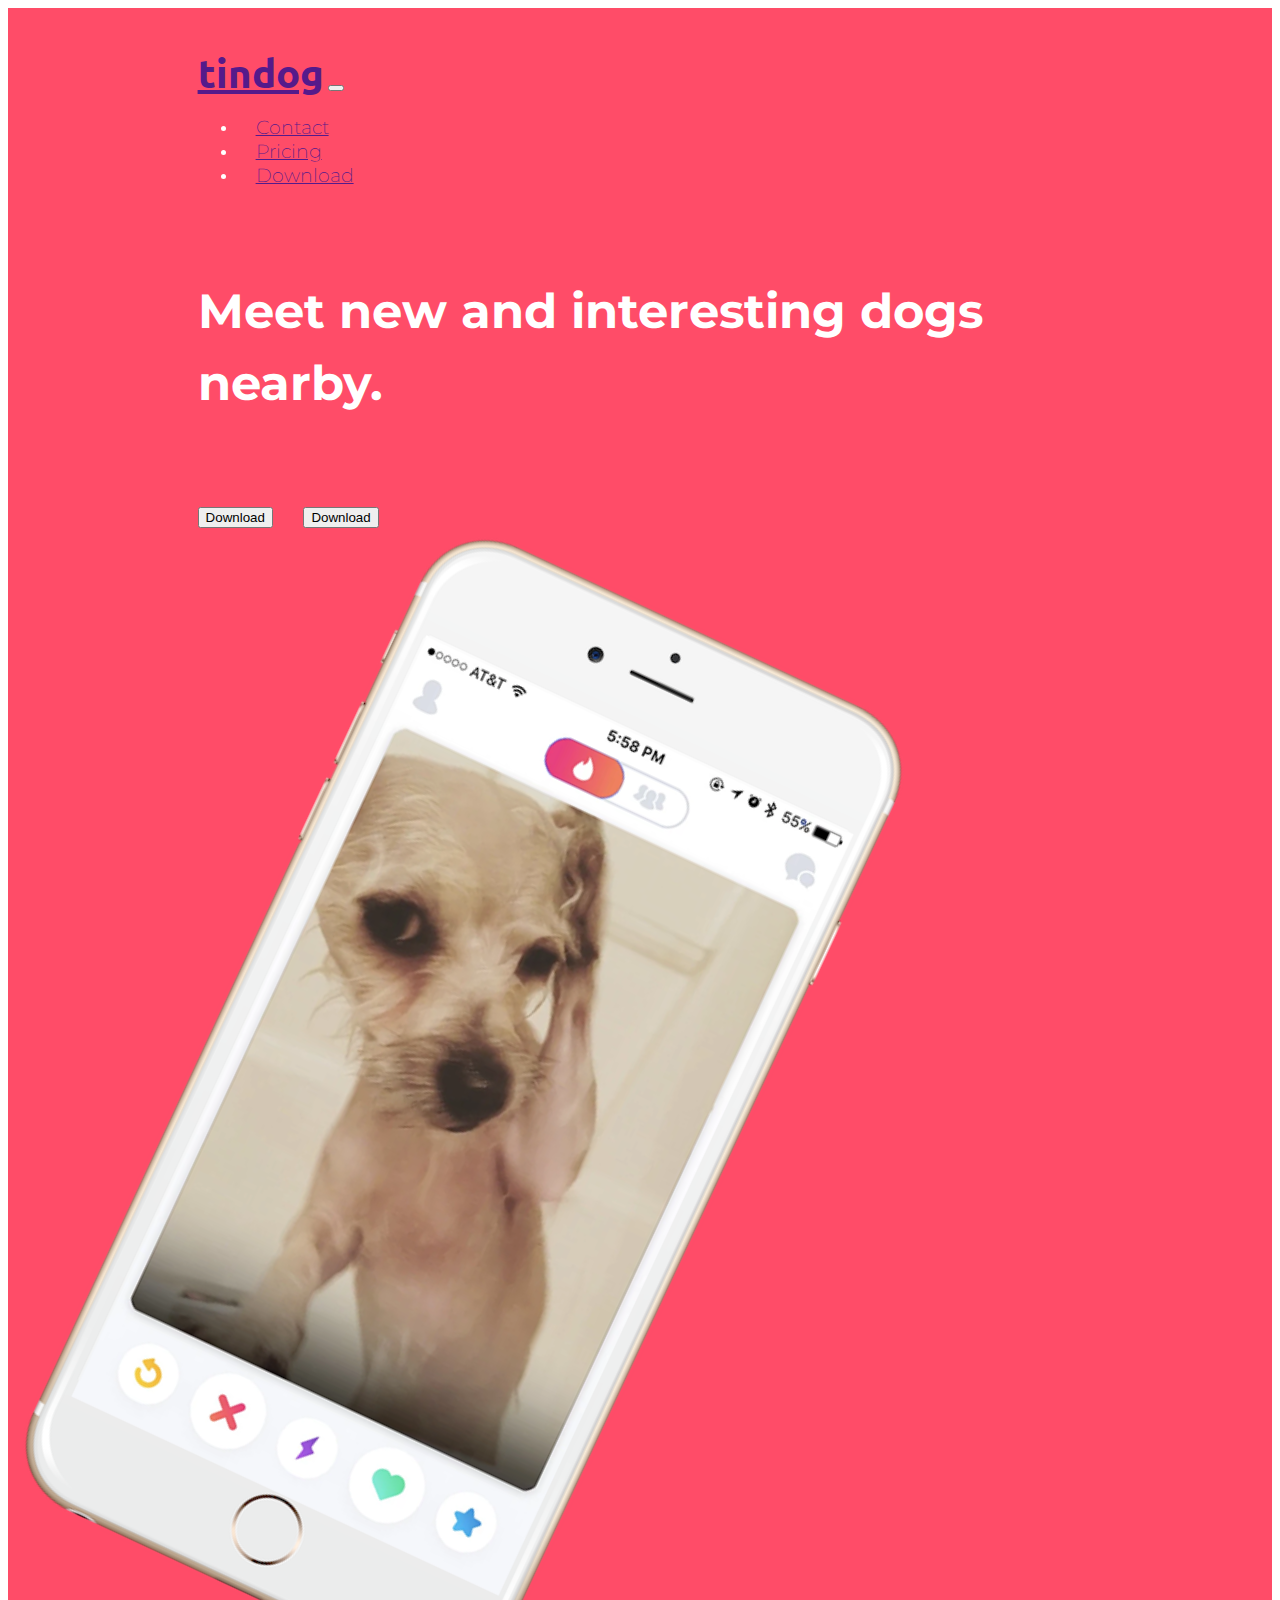
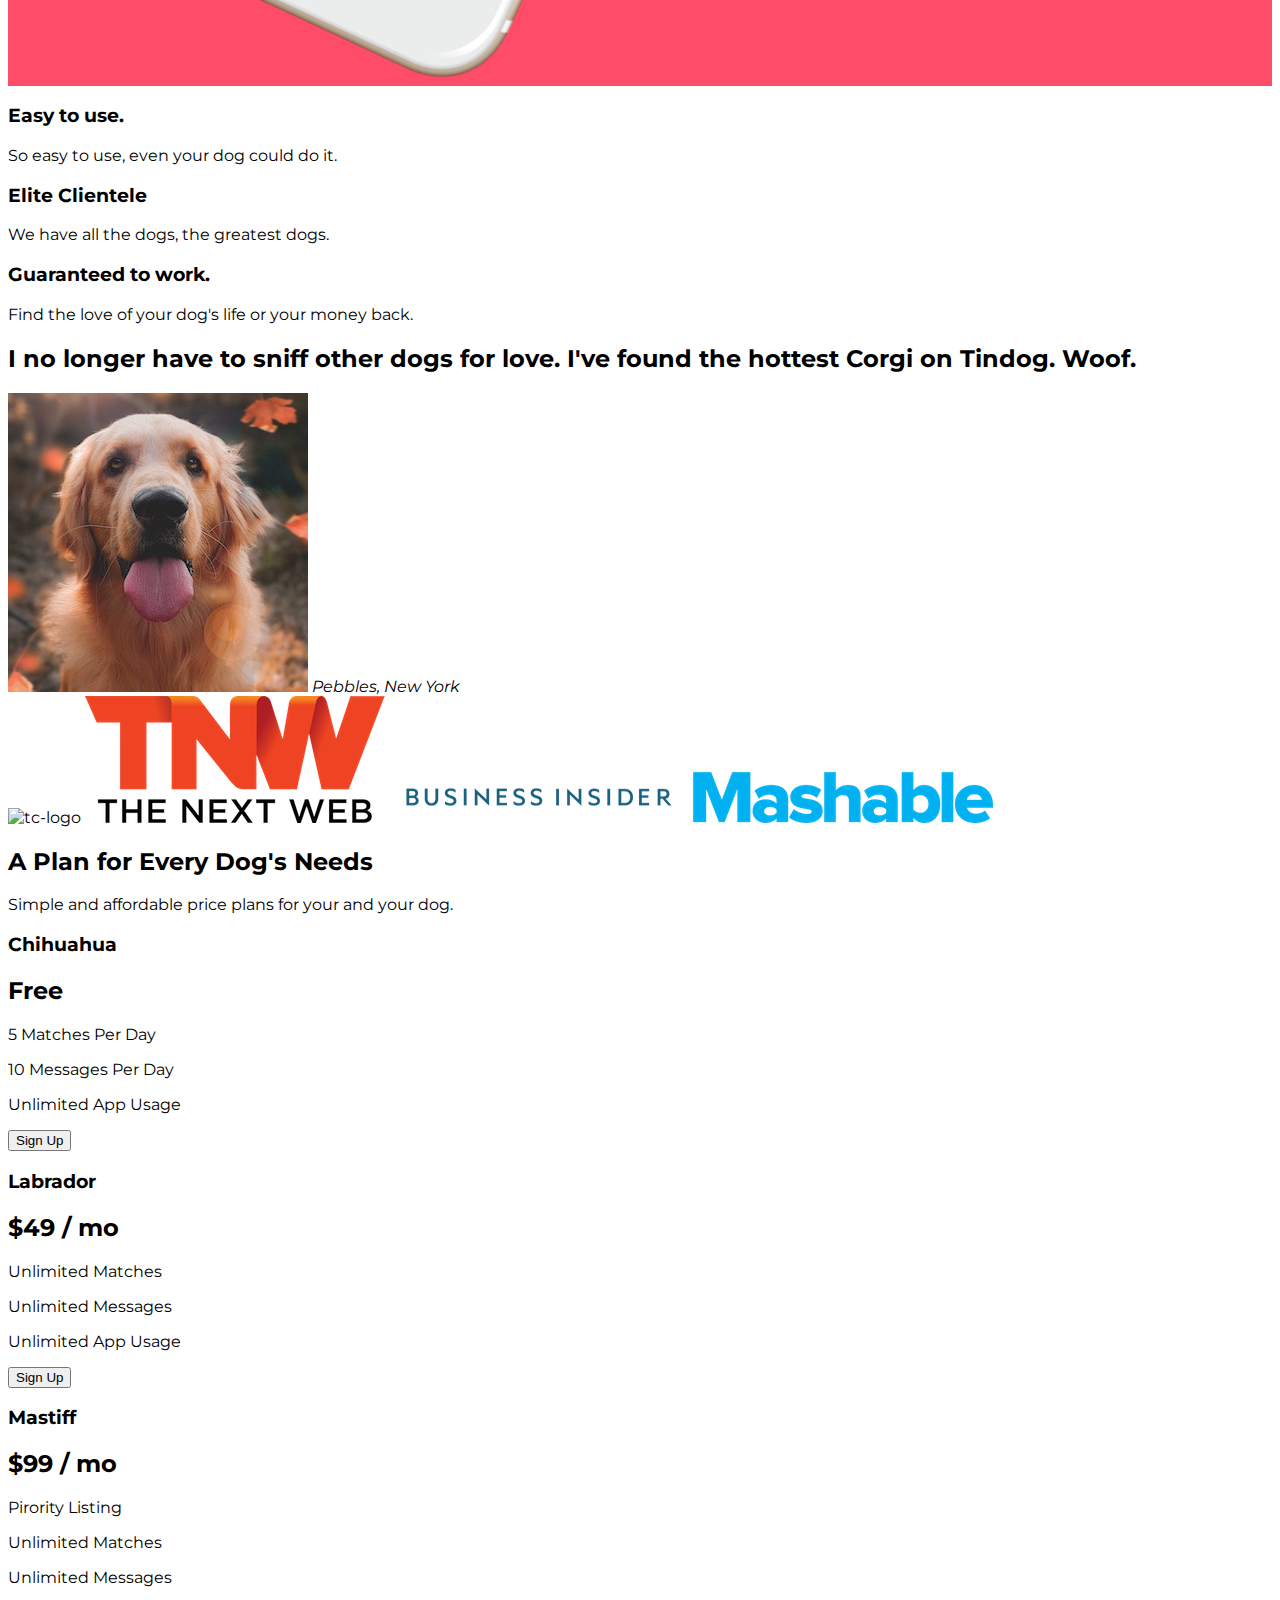
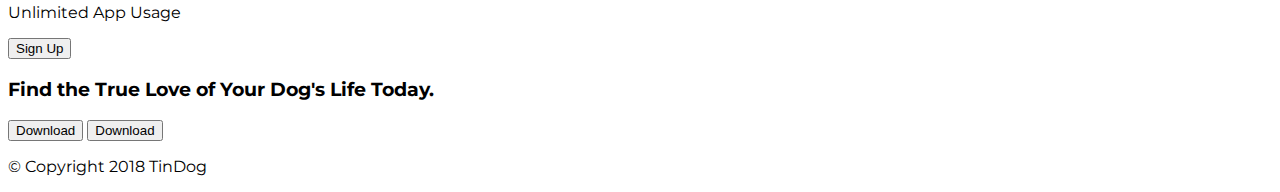
==== index.html @ fa44efea "Add files via upload" ====
<!DOCTYPE html>
<html>

<head>
  <meta charset="utf-8">
  <title>TinCat</title>
  <!-- CSS Styles -->
  <link href="https://cdn.jsdelivr.net/npm/bootstrap@5.0.2/dist/css/bootstrap.min.css" rel="stylesheet" integrity="sha384-EVSTQN3/azprG1Anm3QDgpJLIm9Nao0Yz1ztcQTwFspd3yD65VohhpuuCOmLASjC" crossorigin="anonymous">
  <link rel="stylesheet" href="css/styles.css">
  <!-- Font Awesome -->
  <script src="https://kit.fontawesome.com/3481767fba.js" crossorigin="anonymous"></script>
  <link rel="preconnect" href="https://fonts.googleapis.com">
  <link rel="preconnect" href="https://fonts.gstatic.com" crossorigin>
  <link href="https://fonts.googleapis.com/css2?family=Montserrat:wght@400;900&family=Ubuntu&display=swap" rel="stylesheet">
  <!-- Bootstrap Scripts -->
  <script src="https://cdn.jsdelivr.net/npm/@popperjs/core@2.10.2/dist/umd/popper.min.js" integrity="sha384-7+zCNj/IqJ95wo16oMtfsKbZ9ccEh31eOz1HGyDuCQ6wgnyJNSYdrPa03rtR1zdB" crossorigin="anonymous"></script>
  <script src="https://cdn.jsdelivr.net/npm/bootstrap@5.1.3/dist/js/bootstrap.min.js" integrity="sha384-QJHtvGhmr9XOIpI6YVutG+2QOK9T+ZnN4kzFN1RtK3zEFEIsxhlmWl5/YESvpZ13" crossorigin="anonymous"></script>


</head>

<body>

  <section id="title">
    <div class="container-fluid">
      <nav class="navbar navbar-expand-lg navbar-dark">
        <a class="navbar-brand" href="">tindog</a>
        <button class="navbar-toggler" type="button" data-bs-toggle="collapse" data-bs-target="#navbarTogglerDemo01" aria-controls="navbarTogglerDemo01" aria-label="Toggle navigation">
          <span class="navbar-toggler-icon"></span>
        </button>
        <div class="collapse navbar-collapse" id="navbarTogglerDemo01">

          <ul class="navbar-nav ms-auto">
            <li class="nav-item">
              <a class="nav-link" href="">Contact</a>
            </li>
            <li class="nav-item">
              <a class="nav-link" href="">Pricing</a>
            </li>
            <li class="nav-item">
              <a class="nav-link" href="">Download</a>
            </li>
          </ul>
        </div>
      </nav>

      <!-- Title -->
      <div class="row">


        <div class="col-lg-6">
          <h1 class="">Meet new and interesting dogs nearby.</h1>
          <button class="btn btn-dark btn-lg download-button" type="button"><i class="fab fa-apple"></i> Download</button>
          <button class="btn btn-outline-light btn-lg download-button" type="button"><i class="fab fa-google-play"></i> Download</button>
        </div>
        <div class="col-lg-6">
          <img class="iphone" src="images/iphone6.png" alt="iphone-mockup">
        </div>
      </div>
    </div>

  </section>


  <!-- Features -->

  <section id="features">

    <h3>Easy to use.</h3>
    <p>So easy to use, even your dog could do it.</p>

    <h3>Elite Clientele</h3>
    <p>We have all the dogs, the greatest dogs.</p>

    <h3>Guaranteed to work.</h3>
    <p>Find the love of your dog's life or your money back.</p>

  </section>


  <!-- Testimonials -->

  <section id="testimonials">

    <h2>I no longer have to sniff other dogs for love. I've found the hottest Corgi on Tindog. Woof.</h2>
    <img src="images/dog-img.jpg" alt="dog-profile">
    <em>Pebbles, New York</em>

    <!-- <h2 class="testimonial-text">My dog used to be so lonely, but with TinDog's help, they've found the love of their life. I think.</h2>
    <img class="testimonial-image" src="images/lady-img.jpg" alt="lady-profile">
    <em>Beverly, Illinois</em> -->

  </section>


  <!-- Press -->

  <section id="press">
    <img src="images/techcrunch.png" alt="tc-logo">
    <img src="images/tnw.png" alt="tnw-logo">
    <img src="images/bizinsider.png" alt="biz-insider-logo">
    <img src="images/mashable.png" alt="mashable-logo">

  </section>


  <!-- Pricing -->

  <section id="pricing">

    <h2>A Plan for Every Dog's Needs</h2>
    <p>Simple and affordable price plans for your and your dog.</p>


    <h3>Chihuahua</h3>
    <h2>Free</h2>
    <p>5 Matches Per Day</p>
    <p>10 Messages Per Day</p>
    <p>Unlimited App Usage</p>
    <button type="button">Sign Up</button>


    <h3>Labrador</h3>
    <h2>$49 / mo</h2>
    <p>Unlimited Matches</p>
    <p>Unlimited Messages</p>
    <p>Unlimited App Usage</p>
    <button type="button">Sign Up</button>


    <h3>Mastiff</h3>
    <h2>$99 / mo</h2>
    <p>Pirority Listing</p>
    <p>Unlimited Matches</p>
    <p>Unlimited Messages</p>
    <p>Unlimited App Usage</p>
    <button type="button">Sign Up</button>

  </section>


  <!-- Call to Action -->

  <section id="cta">

    <h3>Find the True Love of Your Dog's Life Today.</h3>
    <button type="button">Download</button>
    <button type="button">Download</button>

  </section>


  <!-- Footer -->

  <footer id="footer">

    <p>© Copyright 2018 TinDog</p>

  </footer>


</body>

</html>
---- css/styles.css ----
body{
  font-family: "Montserrat";
}
h1 {
  font-family: 'Montserrat';
  font-size: 3rem;
  line-height: 1.5;
  font-weight: bold;
  margin: 0 5% 5% 0;
}

#title {
  background-color: #ff4c68;
  color: white;
}

.container-fluid {
  padding: 3% 15%;
}

/* Navbar */

.navbar-brand {
  font-family: "Ubuntu";
  font-size: 2.5rem;
  font-weight: bold;

}

.nav-item {
  padding:0 18px;
}
.navbar{
  padding: 0 0 4.5rem;
}
.nav-link{
  font-family: "Montserrat";
  font-size: 1.2rem;
  font-weight: 200;
}

.download-button {
  margin: 5% 3% 5% 0;
}

.iphone {
  transform: rotate(25deg);
  width: 60%;

}
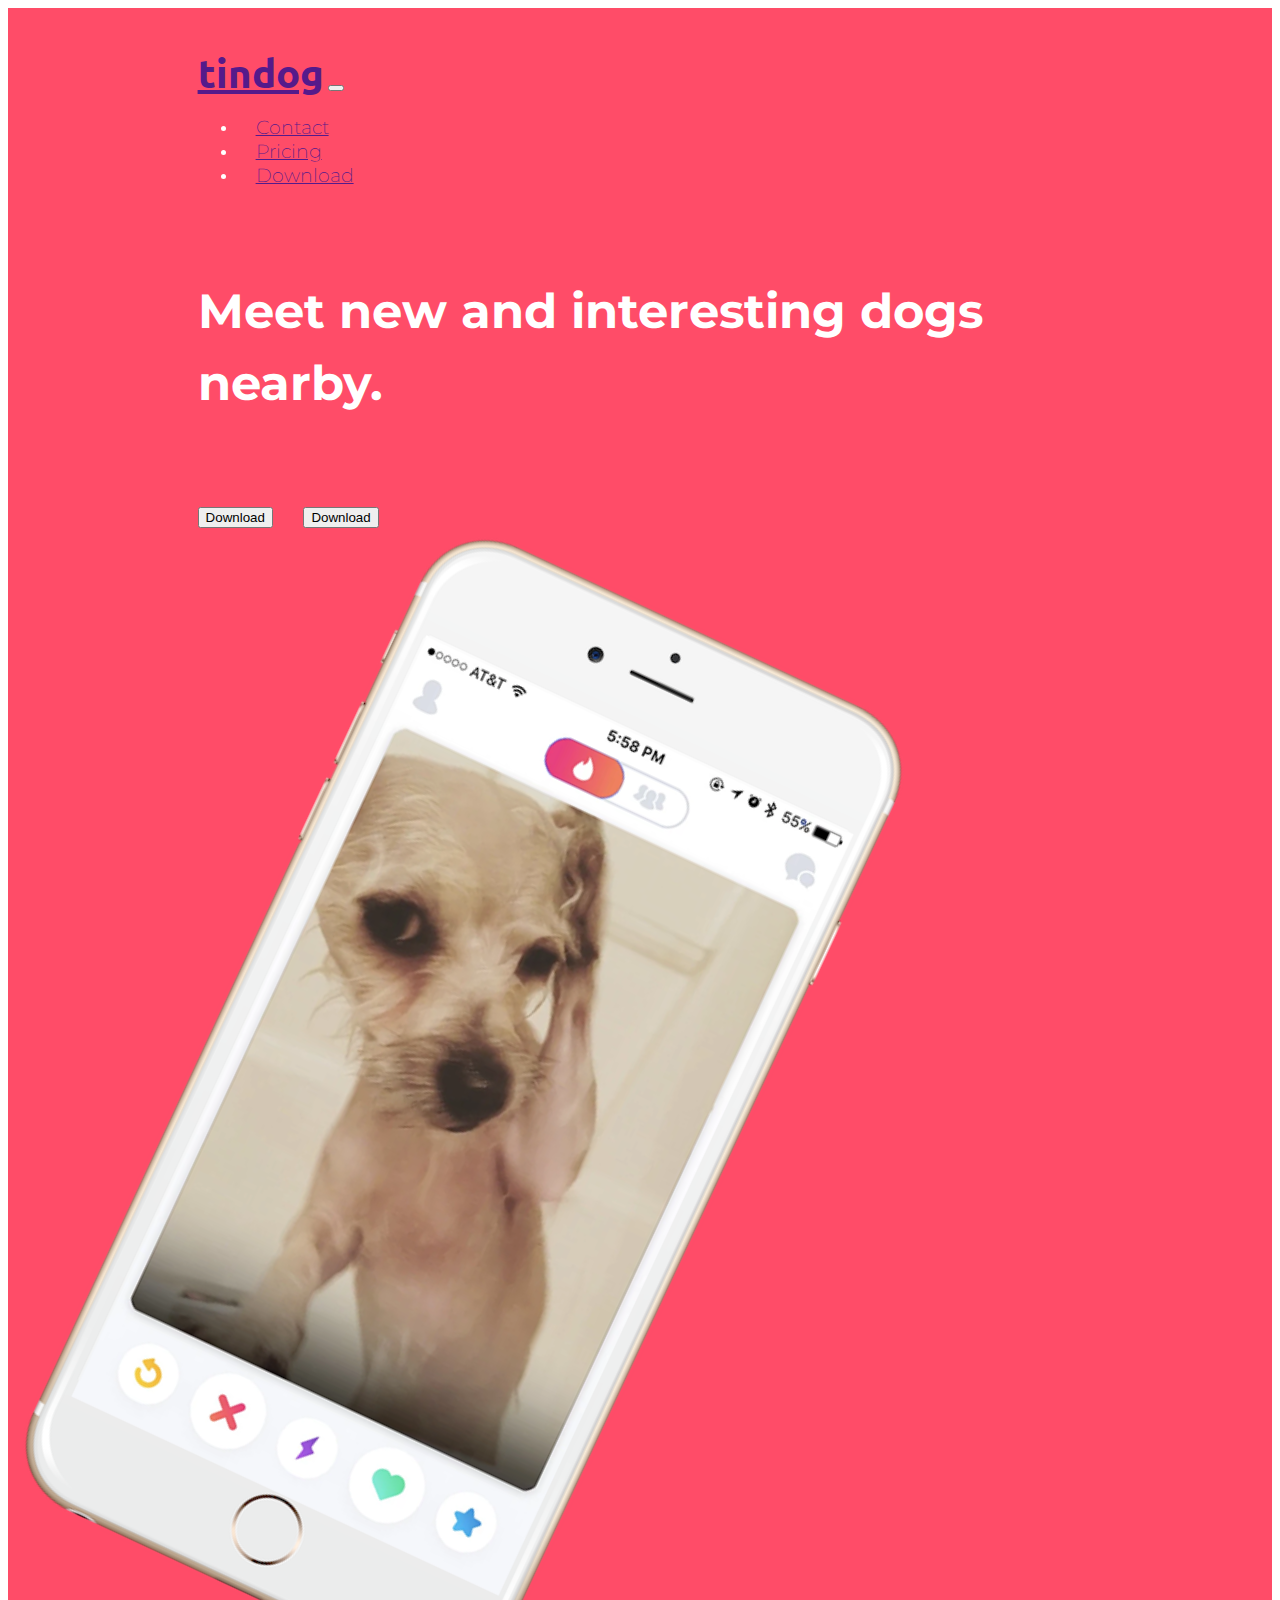
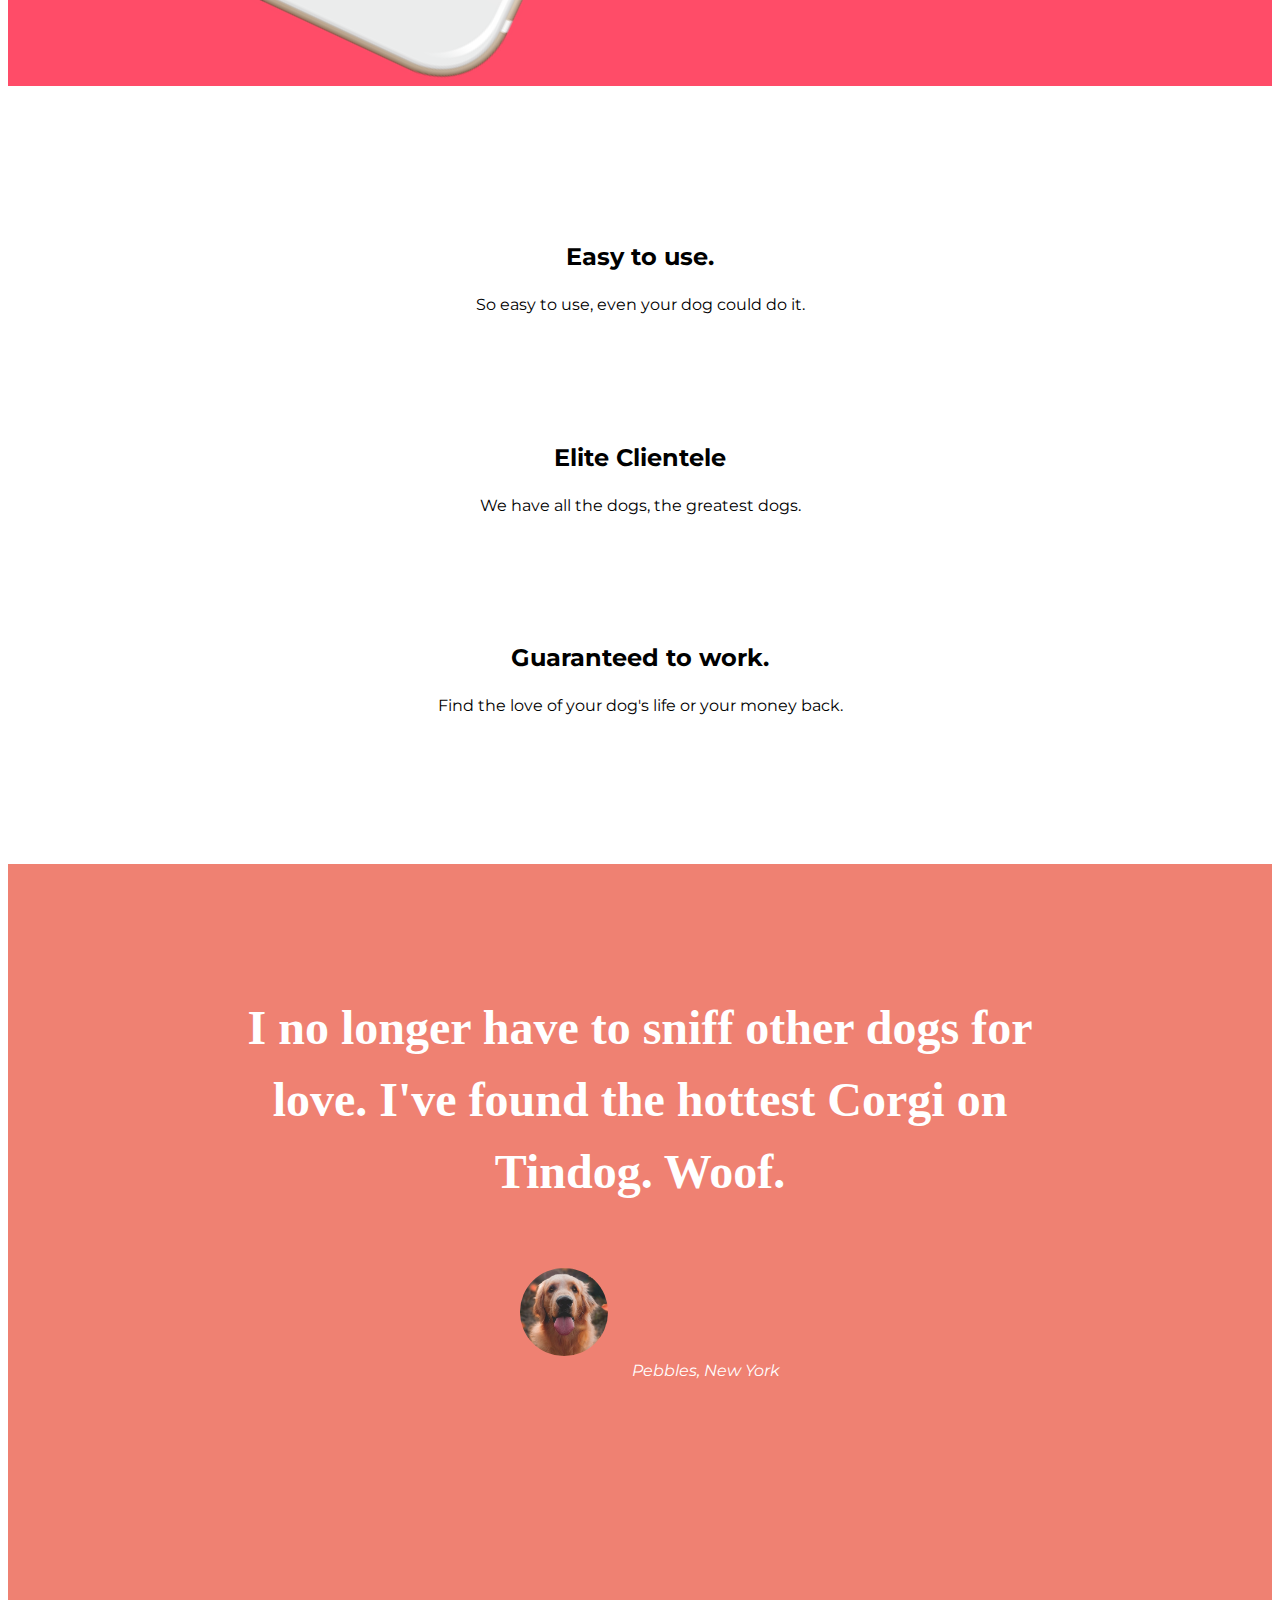
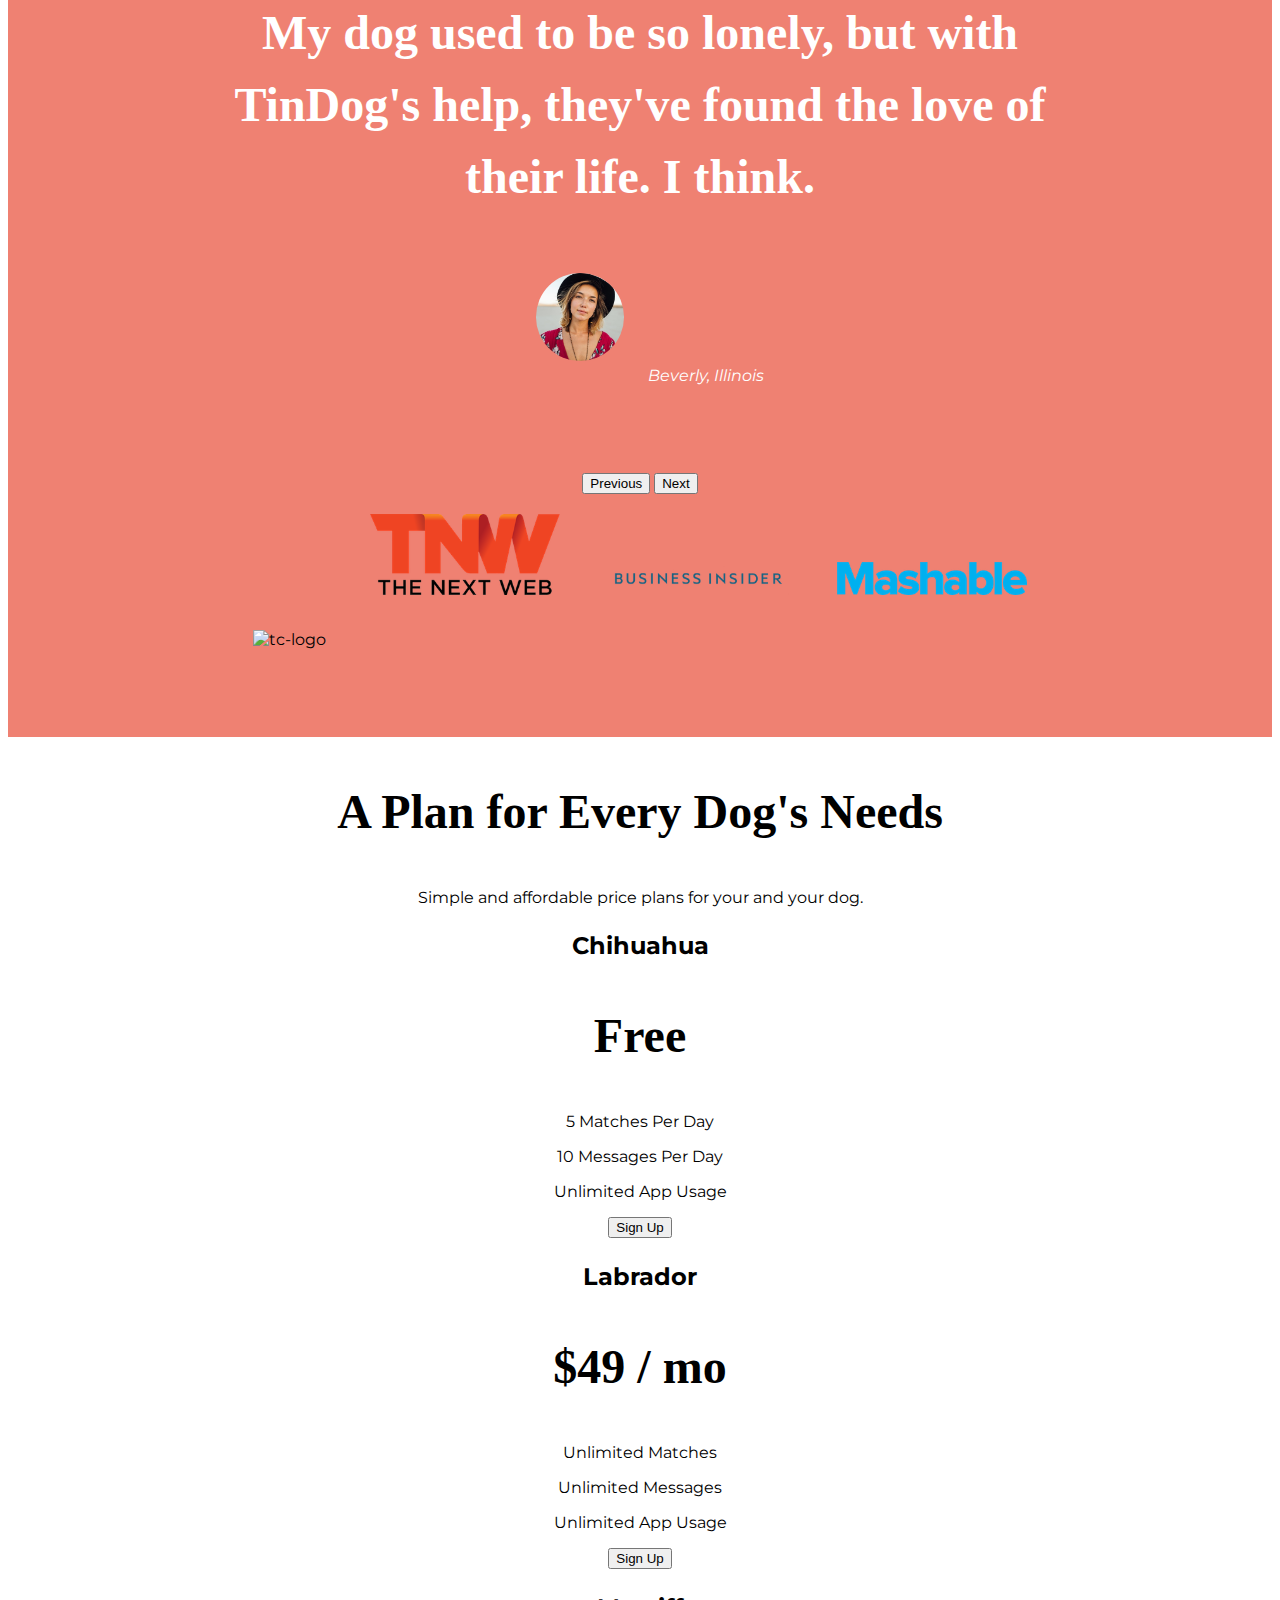
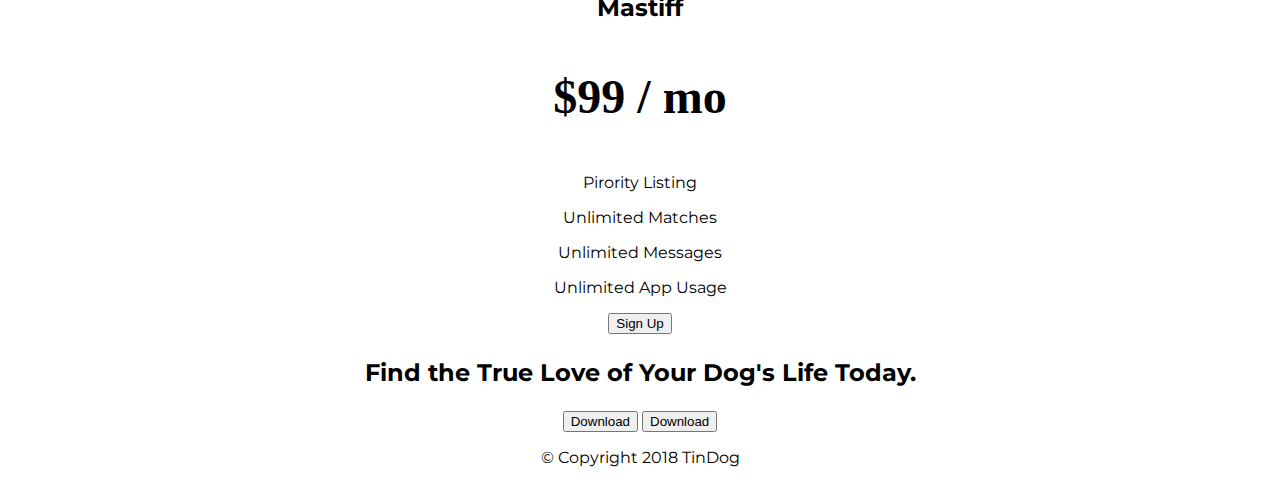
==== commit 25a6c57d: "Add files via upload" ====
--- a/index.html
+++ b/index.html
@@ -3,7 +3,7 @@
 
 <head>
   <meta charset="utf-8">
-  <title>TinCat</title>
+  <title>TinDog</title>
   <!-- CSS Styles -->
   <link href="https://cdn.jsdelivr.net/npm/bootstrap@5.0.2/dist/css/bootstrap.min.css" rel="stylesheet" integrity="sha384-EVSTQN3/azprG1Anm3QDgpJLIm9Nao0Yz1ztcQTwFspd3yD65VohhpuuCOmLASjC" crossorigin="anonymous">
   <link rel="stylesheet" href="css/styles.css">
@@ -65,30 +65,54 @@
   <!-- Features -->
 
   <section id="features">
-
-    <h3>Easy to use.</h3>
-    <p>So easy to use, even your dog could do it.</p>
-
-    <h3>Elite Clientele</h3>
-    <p>We have all the dogs, the greatest dogs.</p>
-
-    <h3>Guaranteed to work.</h3>
-    <p>Find the love of your dog's life or your money back.</p>
-
+    <div class="row">
+      <div class="col-lg-4 features-box">
+        <i class="icon fas fa-check-circle fa-4x"></i>
+        <h3>Easy to use.</h3>
+        <p class="features-paragrah">So easy to use, even your dog could do it.</p>
+      </div>
+      <div class="col-lg-4 features-box">
+        <i class="icon fas fa-bullseye fa-4x"></i>
+        <h3>Elite Clientele</h3>
+        <p class="features-paragrah">We have all the dogs, the greatest dogs.</p>
+      </div>
+      <div class="col-lg-4 features-box">
+        <i class="icon fas fa-heart fa-4x"></i>
+        <h3>Guaranteed to work.</h3>
+        <p class="features-paragrah">Find the love of your dog's life or your money back.</p>
+      </div>
+    </div>
   </section>
 
 
   <!-- Testimonials -->
 
   <section id="testimonials">
+    <div id="carouselExampleControls" class="carousel slide" data-bs-ride="carousel">
+      <div class="carousel-inner">
+        <div class="carousel-item active">
+          <h2>I no longer have to sniff other dogs for love. I've found the hottest Corgi on Tindog. Woof.</h2>
+          <img class="testimonial-image" src="images/dog-img.jpg" alt="dog-profile">
+          <em>Pebbles, New York</em>
+        </div>
+        <div class="carousel-item">
+          <h2 class="testimonial-text">My dog used to be so lonely, but with TinDog's help, they've found the love of their life. I think.</h2>
+          <img class="testimonial-image" src="images/lady-img.jpg" alt="lady-profile">
+          <em>Beverly, Illinois</em>
+        </div>
+      </div>
+      <button class="carousel-control-prev" type="button" data-bs-target="#carouselExampleControls" data-bs-slide="prev">
+        <span class="carousel-control-prev-icon" aria-hidden="true"></span>
+        <span class="visually-hidden">Previous</span>
+      </button>
+      <button class="carousel-control-next" type="button" data-bs-target="#carouselExampleControls" data-bs-slide="next">
+        <span class="carousel-control-next-icon" aria-hidden="true"></span>
+        <span class="visually-hidden">Next</span>
+      </button>
+    </div>
 
-    <h2>I no longer have to sniff other dogs for love. I've found the hottest Corgi on Tindog. Woof.</h2>
-    <img src="images/dog-img.jpg" alt="dog-profile">
-    <em>Pebbles, New York</em>
 
-    <!-- <h2 class="testimonial-text">My dog used to be so lonely, but with TinDog's help, they've found the love of their life. I think.</h2>
-    <img class="testimonial-image" src="images/lady-img.jpg" alt="lady-profile">
-    <em>Beverly, Illinois</em> -->
+
 
   </section>
 
@@ -96,10 +120,10 @@
   <!-- Press -->
 
   <section id="press">
-    <img src="images/techcrunch.png" alt="tc-logo">
-    <img src="images/tnw.png" alt="tnw-logo">
-    <img src="images/bizinsider.png" alt="biz-insider-logo">
-    <img src="images/mashable.png" alt="mashable-logo">
+    <img class="press-logo" src="images/techcrunch.png" alt="tc-logo">
+    <img class="press-logo" src="images/tnw.png" alt="tnw-logo">
+    <img class="press-logo" src="images/bizinsider.png" alt="biz-insider-logo">
+    <img class="press-logo" src="images/mashable.png" alt="mashable-logo">
 
   </section>
 
@@ -111,31 +135,34 @@
     <h2>A Plan for Every Dog's Needs</h2>
     <p>Simple and affordable price plans for your and your dog.</p>
 
+    <div class="row">
 
-    <h3>Chihuahua</h3>
-    <h2>Free</h2>
-    <p>5 Matches Per Day</p>
-    <p>10 Messages Per Day</p>
-    <p>Unlimited App Usage</p>
-    <button type="button">Sign Up</button>
-
-
-    <h3>Labrador</h3>
-    <h2>$49 / mo</h2>
-    <p>Unlimited Matches</p>
-    <p>Unlimited Messages</p>
-    <p>Unlimited App Usage</p>
-    <button type="button">Sign Up</button>
-
-
-    <h3>Mastiff</h3>
-    <h2>$99 / mo</h2>
-    <p>Pirority Listing</p>
-    <p>Unlimited Matches</p>
-    <p>Unlimited Messages</p>
-    <p>Unlimited App Usage</p>
-    <button type="button">Sign Up</button>
-
+      <div class="col-lg-4">
+        <h3>Chihuahua</h3>
+        <h2>Free</h2>
+        <p>5 Matches Per Day</p>
+        <p>10 Messages Per Day</p>
+        <p>Unlimited App Usage</p>
+        <button type="button">Sign Up</button>
+      </div>
+      <div class="col-lg-4">
+        <h3>Labrador</h3>
+        <h2>$49 / mo</h2>
+        <p>Unlimited Matches</p>
+        <p>Unlimited Messages</p>
+        <p>Unlimited App Usage</p>
+        <button type="button">Sign Up</button>
+      </div>
+      <div class="col-lg-4">
+        <h3>Mastiff</h3>
+        <h2>$99 / mo</h2>
+        <p>Pirority Listing</p>
+        <p>Unlimited Matches</p>
+        <p>Unlimited Messages</p>
+        <p>Unlimited App Usage</p>
+        <button type="button">Sign Up</button>
+      </div>
+    </div>
   </section>
 
 
--- a/css/styles.css
+++ b/css/styles.css
@@ -1,6 +1,7 @@
-body{
+body {
   font-family: "Montserrat";
 }
+
 h1 {
   font-family: 'Montserrat';
   font-size: 3rem;
@@ -9,9 +10,25 @@
   margin: 0 5% 5% 0;
 }
 
+h2 {
+  font-family: "Montserrat-Bold";
+  font-size: 3rem;
+  line-height: 1.5;
+  font-weight: bold;
+}
+
+h3 {
+  font-weight: bold;
+  font-size: 1.5rem;
+}
+
 #title {
   background-color: #ff4c68;
   color: white;
+}
+
+#features {
+  padding: 7% 15%;
 }
 
 .container-fluid {
@@ -19,21 +36,21 @@
 }
 
 /* Navbar */
-
 .navbar-brand {
   font-family: "Ubuntu";
   font-size: 2.5rem;
   font-weight: bold;
-
 }
 
 .nav-item {
-  padding:0 18px;
+  padding: 0 18px;
 }
-.navbar{
+
+.navbar {
   padding: 0 0 4.5rem;
 }
-.nav-link{
+
+.nav-link {
   font-family: "Montserrat";
   font-size: 1.2rem;
   font-weight: 200;
@@ -46,5 +63,63 @@
 .iphone {
   transform: rotate(25deg);
   width: 60%;
+}
 
+.features-box {
+  text-align: center;
+  padding: 5%;
 }
+
+.feature-paragraph {
+  color: #8f8f8f;
+}
+
+.icon {
+  color: #ef8172;
+  margin-bottom: 1rem;
+}
+
+.icon:hover {
+  color: #ff4c68;
+}
+
+/* testimonials-section */
+#testimonials {
+  text-align: center;
+  background-color: #ef8172;
+  color: #fff;
+}
+
+.testimonial-image {
+  width: 10%;
+  border-radius: 100%;
+  margin: 20px;
+}
+
+.carousel-item {
+  padding: 7% 15%;
+}
+
+#press {
+  text-align: center;
+  background-color: #ef8172;
+  padding-bottom: 3%;
+}
+
+.press-logo {
+  width: 15%;
+  margin: 20px 20px 50px;
+}
+
+/* pricing-sections */
+#pricing {
+  text-align: center;
+}
+
+#cta {
+  text-align: center;
+}
+
+#footer {
+  text-align: center;
+}
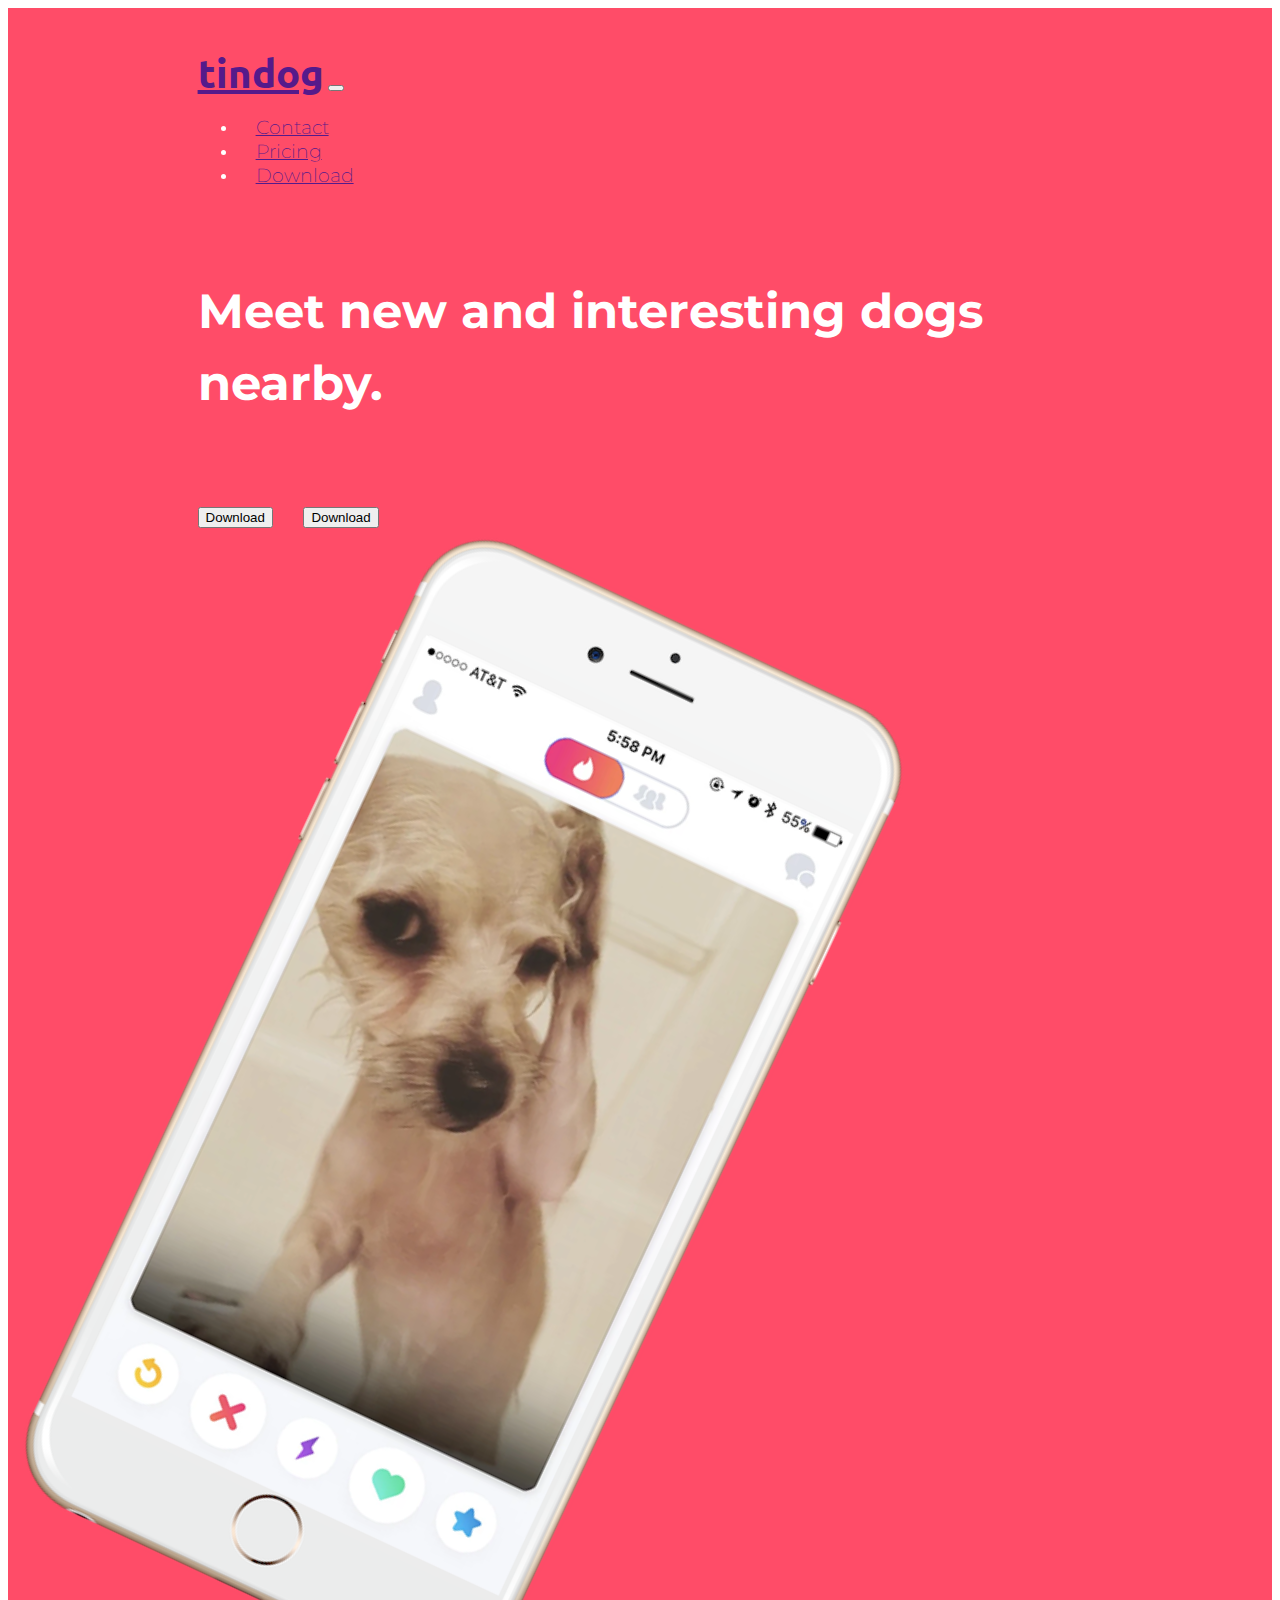
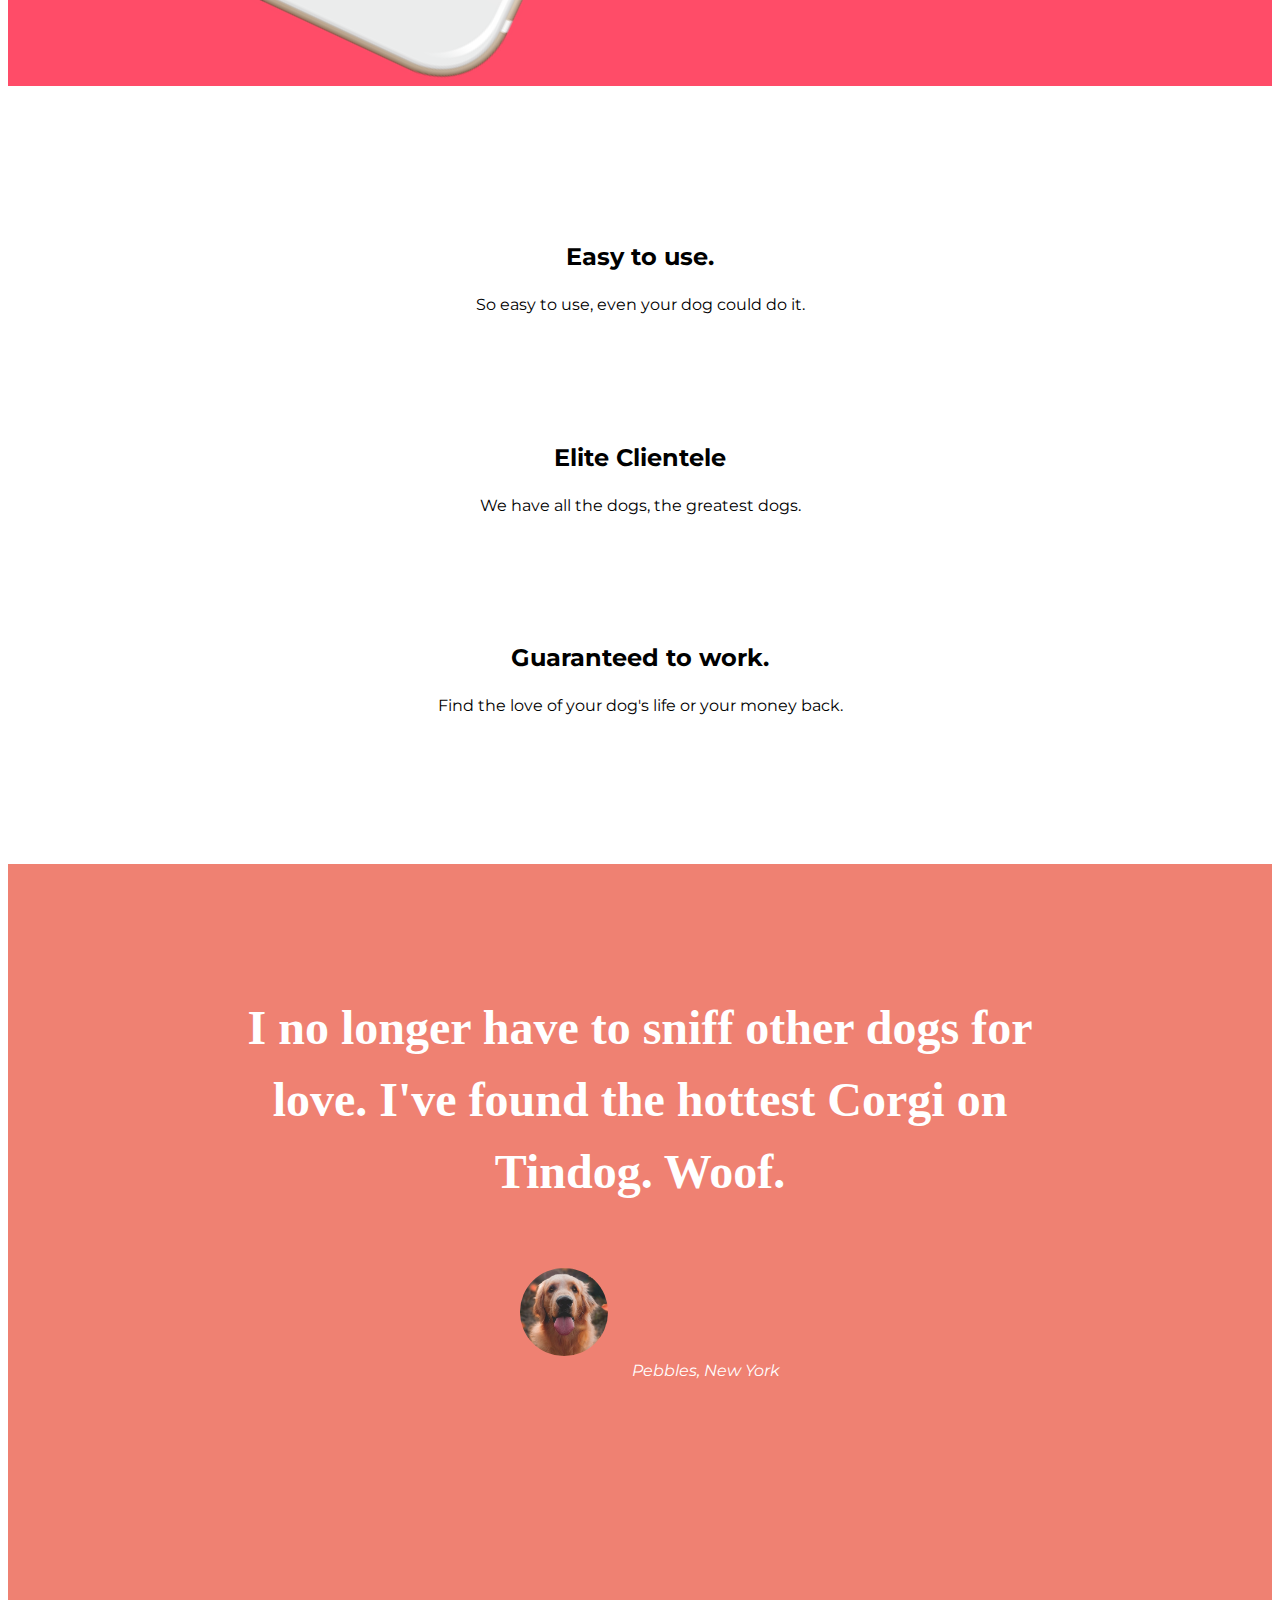
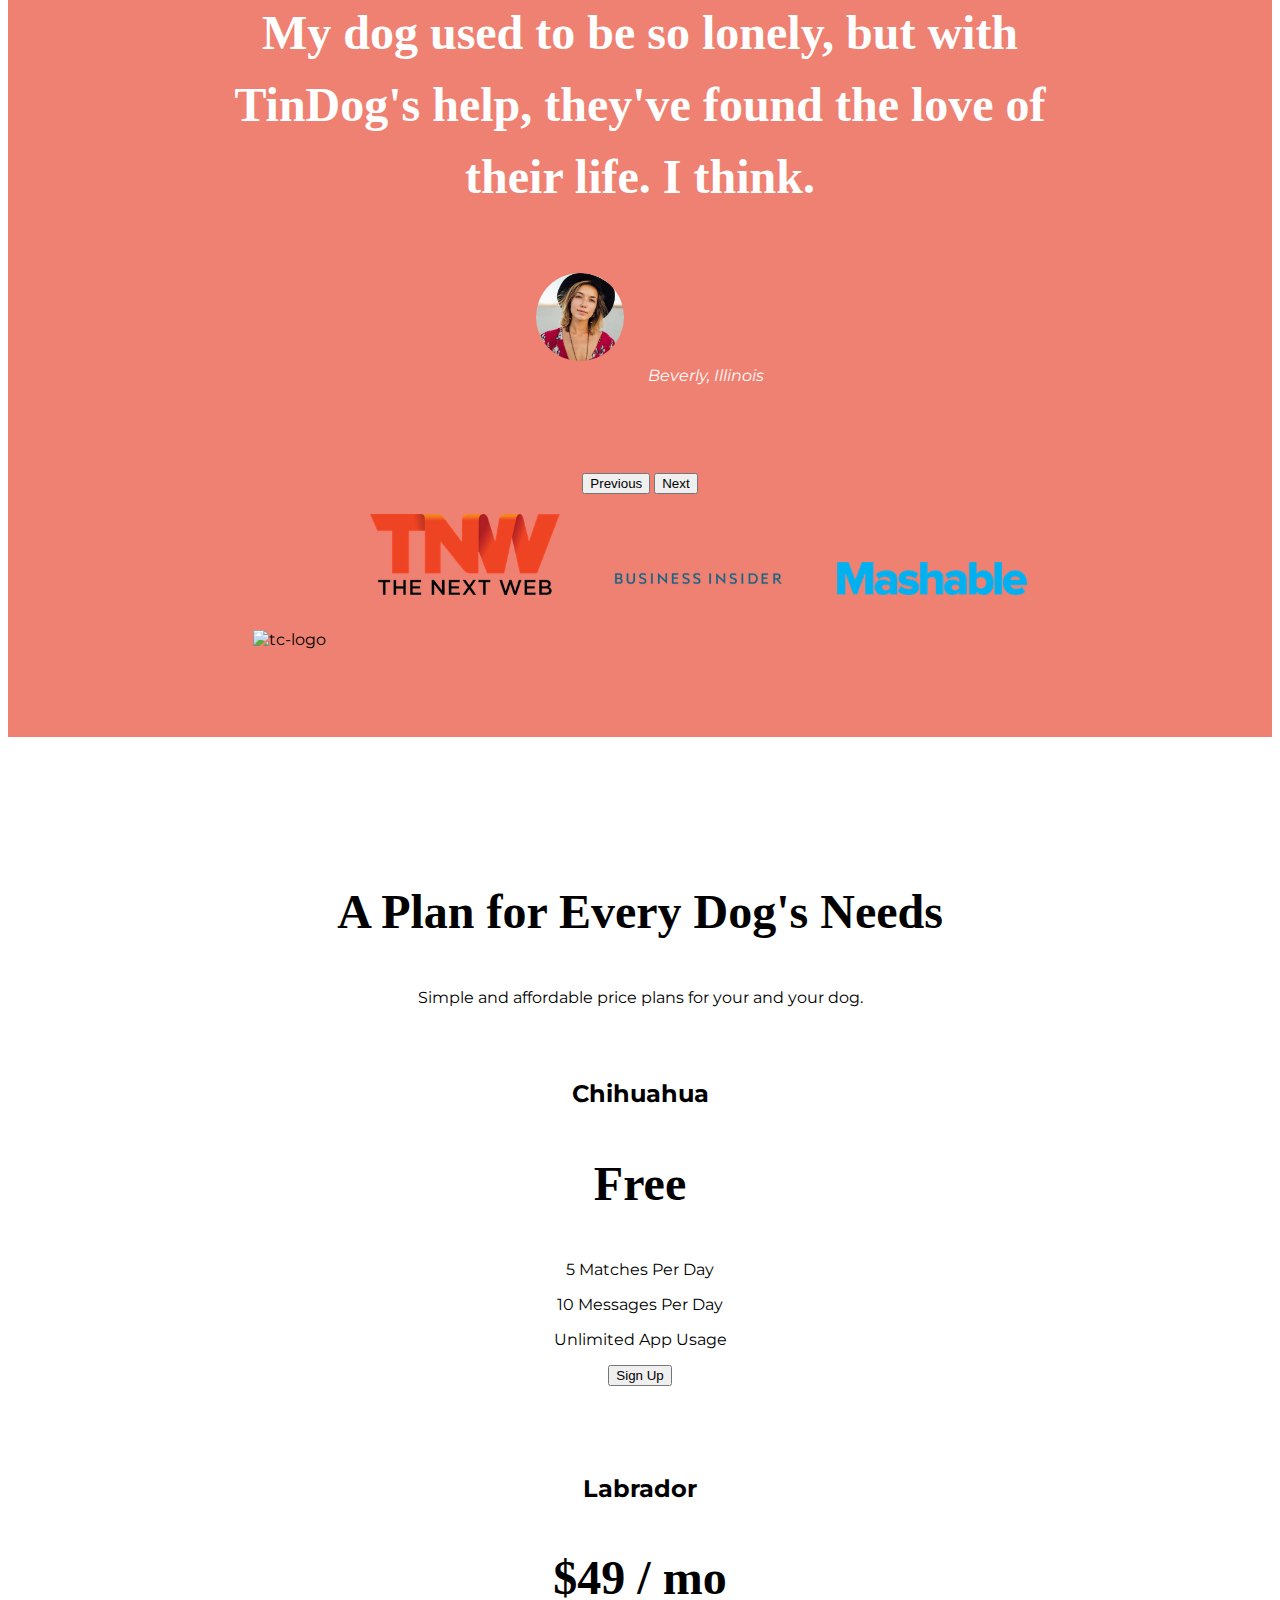
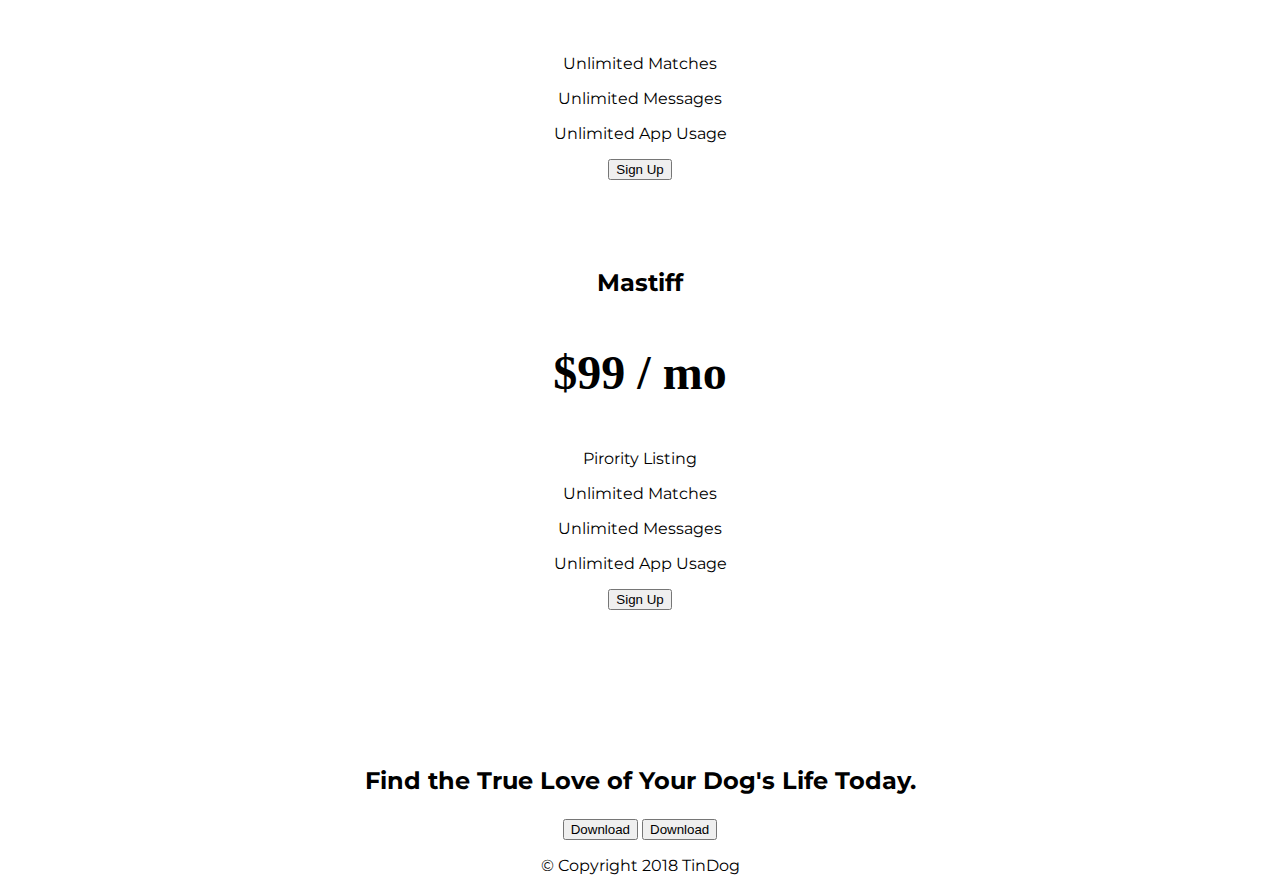
==== commit e0727a9f: "Add files via upload" ====
--- a/index.html
+++ b/index.html
@@ -88,7 +88,7 @@
   <!-- Testimonials -->
 
   <section id="testimonials">
-    <div id="carouselExampleControls" class="carousel slide" data-bs-ride="carousel">
+    <div id="carouselExampleControls" class="carousel slide" data-bs-ride="false">
       <div class="carousel-inner">
         <div class="carousel-item active">
           <h2>I no longer have to sniff other dogs for love. I've found the hottest Corgi on Tindog. Woof.</h2>
@@ -134,33 +134,64 @@
 
     <h2>A Plan for Every Dog's Needs</h2>
     <p>Simple and affordable price plans for your and your dog.</p>
-
-    <div class="row">
-
-      <div class="col-lg-4">
-        <h3>Chihuahua</h3>
-        <h2>Free</h2>
-        <p>5 Matches Per Day</p>
-        <p>10 Messages Per Day</p>
-        <p>Unlimited App Usage</p>
-        <button type="button">Sign Up</button>
-      </div>
-      <div class="col-lg-4">
-        <h3>Labrador</h3>
-        <h2>$49 / mo</h2>
-        <p>Unlimited Matches</p>
-        <p>Unlimited Messages</p>
-        <p>Unlimited App Usage</p>
-        <button type="button">Sign Up</button>
-      </div>
-      <div class="col-lg-4">
-        <h3>Mastiff</h3>
-        <h2>$99 / mo</h2>
-        <p>Pirority Listing</p>
-        <p>Unlimited Matches</p>
-        <p>Unlimited Messages</p>
-        <p>Unlimited App Usage</p>
-        <button type="button">Sign Up</button>
+    <div class="card-deck">
+      <div class="row">
+
+
+        <div class="col-md-6 col-lg-4">
+
+
+          <div class="pricing-card card">
+            <div class="card-header">
+              <h3>Chihuahua</h3>
+            </div>
+            <div class="card-body">
+              <h2>Free</h2>
+              <p>5 Matches Per Day</p>
+              <p>10 Messages Per Day</p>
+              <p>Unlimited App Usage</p>
+              <div class="d-grid gap-2">
+              <button type="button" class="btn btn-outline-dark btn-lg">Sign Up</button>
+            </div>
+            </div>
+          </div>
+        </div>
+        <div class="col-md-6 col-lg-4">
+
+          <div class="pricing-card card">
+          <div class="card-header">
+            <h3>Labrador</h3>
+          </div>
+          <div class="card-body">
+            <h2>$49 / mo</h2>
+            <p>Unlimited Matches</p>
+            <p>Unlimited Messages</p>
+            <p>Unlimited App Usage</p>
+            <div class="d-grid gap-2">
+            <button type="button" class="btn btn-dark btn-lg">Sign Up</button>
+          </div>
+          </div>
+        </div>
+        </div>
+
+        <div class="col-lg-4">
+
+          <div class="pricing-card card">
+            <div class="card-header">
+              <h3>Mastiff</h3>
+            </div>
+            <div class="card-body">
+              <h2>$99 / mo</h2>
+              <p>Pirority Listing</p>
+              <p>Unlimited Matches</p>
+              <p>Unlimited Messages</p>
+              <p>Unlimited App Usage</p>
+              <div class="d-grid gap-2">
+              <button type="button" class="btn btn-dark btn-lg">Sign Up</button>
+            </div>
+            </div>
+          </div>
+        </div>
       </div>
     </div>
   </section>
--- a/css/styles.css
+++ b/css/styles.css
@@ -114,6 +114,10 @@
 /* pricing-sections */
 #pricing {
   text-align: center;
+  padding: 100px;
+}
+.pricing-card{
+  padding: 3% 2%;
 }
 
 #cta {
